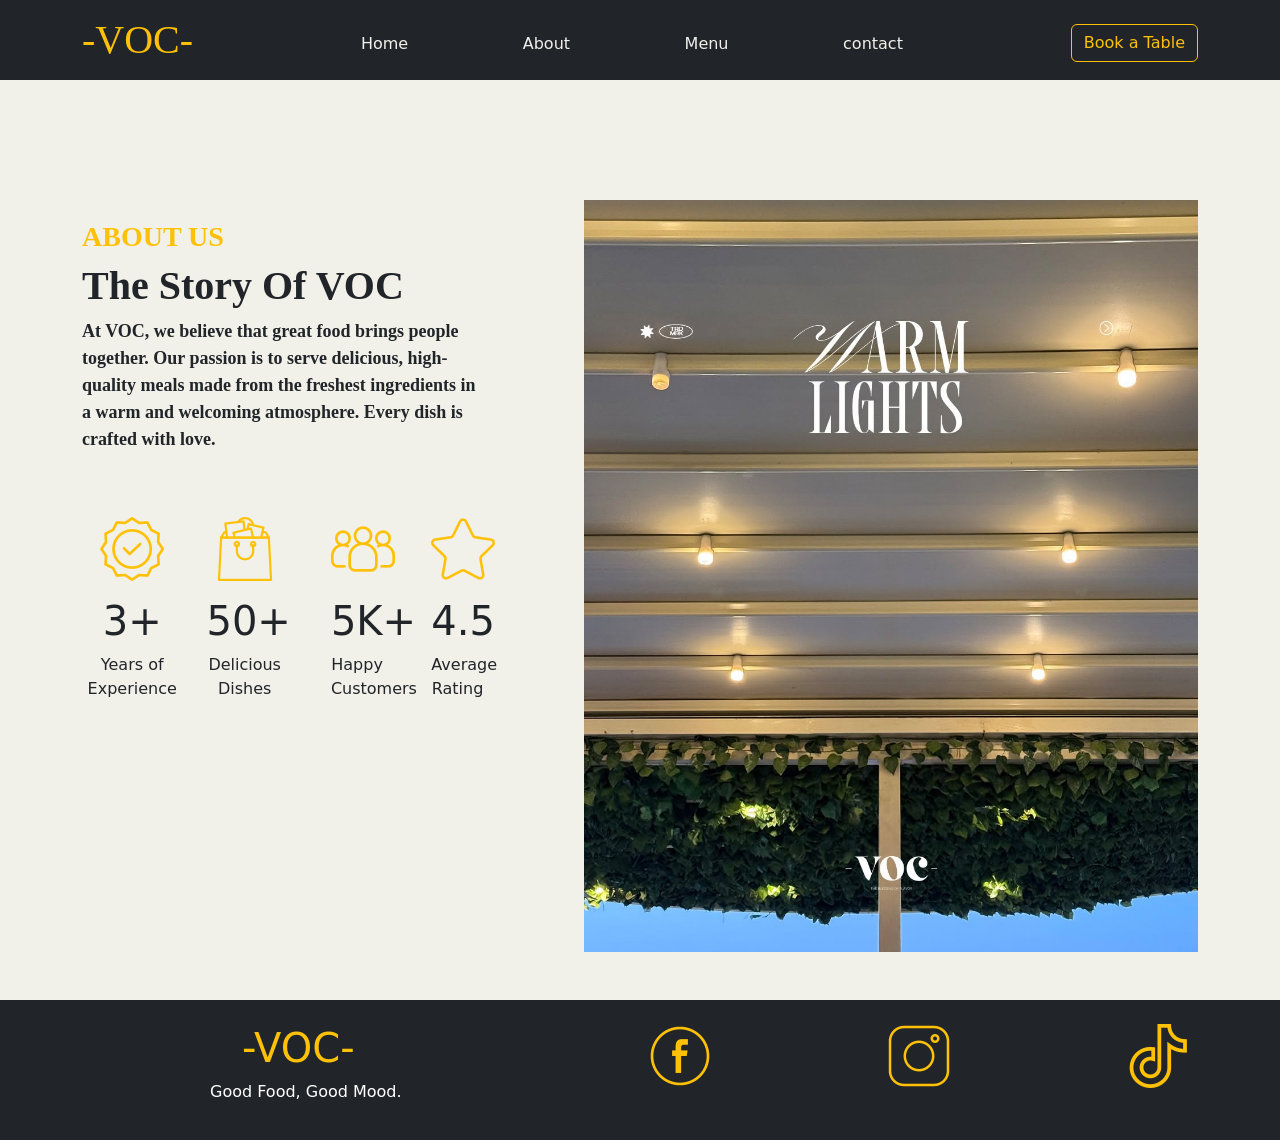
==== about.html @ 81298461 "voc v1" ====
<!DOCTYPE html>
<html lang="en">

<head>
    <meta charset="UTF-8">
    <meta name="viewport" content="width=device-width, initial-scale=1.0">
    <title>About | VOC Restaurant</title>
    <link href="https://cdn.jsdelivr.net/npm/bootstrap@5.3.8/dist/css/bootstrap.min.css" rel="stylesheet"
        integrity="sha384-sRIl4kxILFvY47J16cr9ZwB07vP4J8+LH7qKQnuqkuIAvNWLzeN8tE5YBujZqJLB" crossorigin="anonymous">
    <script src="https://cdn.jsdelivr.net/npm/bootstrap@5.3.8/dist/js/bootstrap.bundle.min.js"
        integrity="sha384-FKyoEForCGlyvwx9Hj09JcYn3nv7wiPVlz7YYwJrWVcXK/BmnVDxM+D2scQbITxI"
        crossorigin="anonymous"></script>
    <link rel="stylesheet" href="./about.css">
</head>

<body>
    <header class=" bg-dark w-100 ">
        <div id="container" class=" container bg-dark pt-3 pb-2 d-flex justify-content-between">
            <div id="logo">
                <h1> -VOC- </h1>
            </div>
            <nav class=" d-none justify-content-between w-50 ps-2 pe-2 d-md-flex d-lg-flex">
                <a href="./index.html"> Home</a>
                <a href="./about.html">About</a>
                <a href="https://drive.google.com/file/d/1Dnk-p2OrXqKT1X-y3bMjOHfJQhfJFUMc/view">Menu</a>
                <a href="./contact.html">contact</a>
            </nav>

            <a class="pt-2" href="https://wa.me/+201017176100"><button id="b1" type="button"
                    class="btn btn-outline-warning d-md-flex d-lg-flex d-none "> Book a Table
                </button></a>
            <div class="d-flex d-md-none d-lg-none pe-3"> <img
                    src="./density_medium_19dp_FFFFFF_FILL0_wght400_GRAD0_opsz20.svg" alt="menu"> <a class="btn btn-dark"
                    data-bs-toggle="offcanvas" href="#offcanvasExample" role="button" aria-controls="offcanvasExample">
                </a></div>

        </div>
        <div class="offcanvas offcanvas-start d-md-none d-lg-none" tabindex="-1" id="offcanvasExample"
            aria-labelledby="offcanvasExampleLabel">

            <div class="offcanvas-body">
                <nav class=" d-flex flex-column d-md-none d-lg-none justify-content-between w-50 ps-2 pe-2 ">
                    <a href="./index.html" class=> Home</a>
                    <a href="./about.html">About</a>
                    <a href="https://drive.google.com/file/d/1Dnk-p2OrXqKT1X-y3bMjOHfJQhfJFUMc/view">Menu</a>
                    <a href="./contact.html">contact</a>
                </nav>

            </div>
        </div>
    </header>

    <div class="aboutus w-100 pb-5">
        <div class="container  ">


            <div class="lift ">

                <div class="story d-flex ">
                    <h3> ABOUT US </h3>
                    <h1> The Story Of VOC </h1>
                    <p> At VOC, we believe that great food brings people together. Our passion is to serve delicious,
                        high-quality meals made from the freshest ingredients in a warm and welcoming atmosphere.
                        Every dish is crafted with love.
                    </p>
                </div>
                <div class="expertans  d-flex ">
                    <div class="son pt-5">
                        <img src="./quality (1).png" alt=" Quality ">
                        <h1 class="pt-3 "> 3+ </h1>
                        <p> Years of Experience </p>
                    </div>

                    <div class="son pt-5 ps-4">
                        <img src="./shopping-bag.png" alt=" items">
                        <h1 class=" pt-3"> 50+ </h1>
                        <p> Delicious Dishes </p>
                    </div>

                    <div class="son pt-5 ps-5">
                        <img src="./team.png" alt=" Customers">
                        <h1 class=" pt-3"> 5K+ </h1>
                        <p> Happy Customers </p>
                    </div>

                    <div class="son pt-5 ps-5">
                        <img src="./star (1).png" alt=" star ">
                        <h1 class=" pt-3"> 4.5 </h1>
                        <p> Average Rating </p>
                    </div>
                </div>


            </div>

            <div class="right "></div>



        </div>


    </div>

    <footer class=" bg-dark w-100 ">
        <div id="container" class=" container pt-4  d-flex justify-content-between">
            <div id="logo">
                <h1> -VOC- </h1>
                <p>Good Food, Good Mood.</p>
            </div>
            <nav class="  justify-content-between w-50 ps-2 pe-2 d-flex">
                <a href="https://www.facebook.com/VOC.Restaurant.EG/directory_intro"> <img src="./social (1).png"
                        alt=" facbook"></a>
                <a
                    href="https://www.instagram.com/voc.restaurant.eg?fbclid=IwY2xjawT7v5hwZG9mBWV4dG4DYWVtAjEwAGJyaWQRMWZZUkdqQWY0TFpNYVE3UUZzcnRjBmFwcF9pZBAyMjIwMzkxNzg4MjAwODkyAAEePF566_qkKyU2xTyMMiId48DsJ_2cbVHCOYBwccZ-5UNbou3fTn9NmcjCqRc_aem_gKzowUpFD5Rqb-bNMDh8Ww">
                    <img src="./video.png" alt=" instagram"></a>
                <a
                    href="https://www.tiktok.com/@voc.restaurant.eg?_t=8a7jVV985oc&_r=1&fbclid=PAcGRvZgJleHRuA2FlbQIxMQBzcnRjBmFwcF9pZA85MzY2MTk3NDMzOTI0NTkAAaddX4Frntw4JlIHjE1L1IfW5OLCVQY7HfKQ5YEUlX9lTwJ93ntcPn3m3DCUjQ_aem_rv3NyaS5T0ko1mFsa_6hOw"><img
                        src="./tik-tok (1).png" alt="tiktok"></a>
            </nav>

        </div>

        </div>
    </footer>
</body>

</html>
---- about.css ----
@import url('https://fonts.googleapis.com/css2?family=Montagu+Slab:opsz,wght@16..144,100..700&display=swap');
@import url('https://fonts.googleapis.com/css2?family=Caveat:wght@400..700&display=swap');

* {
    margin: 0;
    padding: 0;
    box-sizing: border-box;
}

body {
    a {
        color: #F1F0E9;
        text-decoration: none;
    }

    a:hover {
        color: rgb(255, 193, 7);
    }

    .offcanvas-body {
        background-image: url(./voc.jpg);
        background-size: cover;
    }
}

header {
    position: fixed;
    top: 0;
    left: 0;
    width: 100%;
    z-index: 1000;

    #container {

        #logo {

            h1 {
                font-family: "Bodoni Moda", serif;
                font-weight: 200;
                color: rgb(255, 193, 7);
            }
        }

        nav {
            align-items: center;

        }

        #b1 {
            align-items: center;
        }



    }
}

.aboutus {
    background-color: #F1F0E9;
    padding-top: 200px;
    height: 1000px;
    @media (max-width:767px) {
        padding-top: 90px;
    }

    .container {
        display: flex;
        height: 100%;

        @media (max-width:767px) {
            display: flex;
            flex-direction: column;

        }

        .lift {
            width: 45%;
            height: 100%;

            @media (max-width:767px) {
                width: 100%;
            }

            .story {
                padding-top: 20px;
                display: flex;
                flex-direction: column;
                width: 80%;

                @media (max-width:767px) {
                    width: 100%;
                }

                h3 {
                    font-family: "Bodoni Moda", serif;
                    font-weight: 600;
                    color: rgb(255, 193, 7);
                }

                h1 {
                    font-family: 'Times New Roman', Times, serif;
                    font-weight: 900;
                }

                p {
                    font-family: Cambria, Cochin, Georgia, Times, 'Times New Roman', serif;
                    font-size: large;
                    font-weight: 600;
                }


            }

            .expertans {
                width: 80%;

                .son {
                    width: calc(100% / 4);
                    text-align: center;

                    @media (max-width:767px) {
                        width: 100%;
                    }
                }
            }
        }

        .right {
            width: 55%;
            height: 100%;
            background-image: url(./wroom\ voc.jpg);
            background-size: cover;

            @media (max-width:767px) {
                width: 100%;
                height: 600px;
            }
        }



    }
}

footer {
    padding-bottom: 20px;
    background-color: #F1F0E9;



    h1 {
        color: rgb(255, 193, 7);
        padding: 0px 0px 0px 10rem;

        @media (max-width:1024px) {
            padding: 0px 0px 0px 2rem;

        }
    }

    p {
        color: white;
        padding: 0px 0px 0px 8rem;

        @media (max-width:1024px) {
            padding: 0px 0px 0px 0px;

        }

    }
}
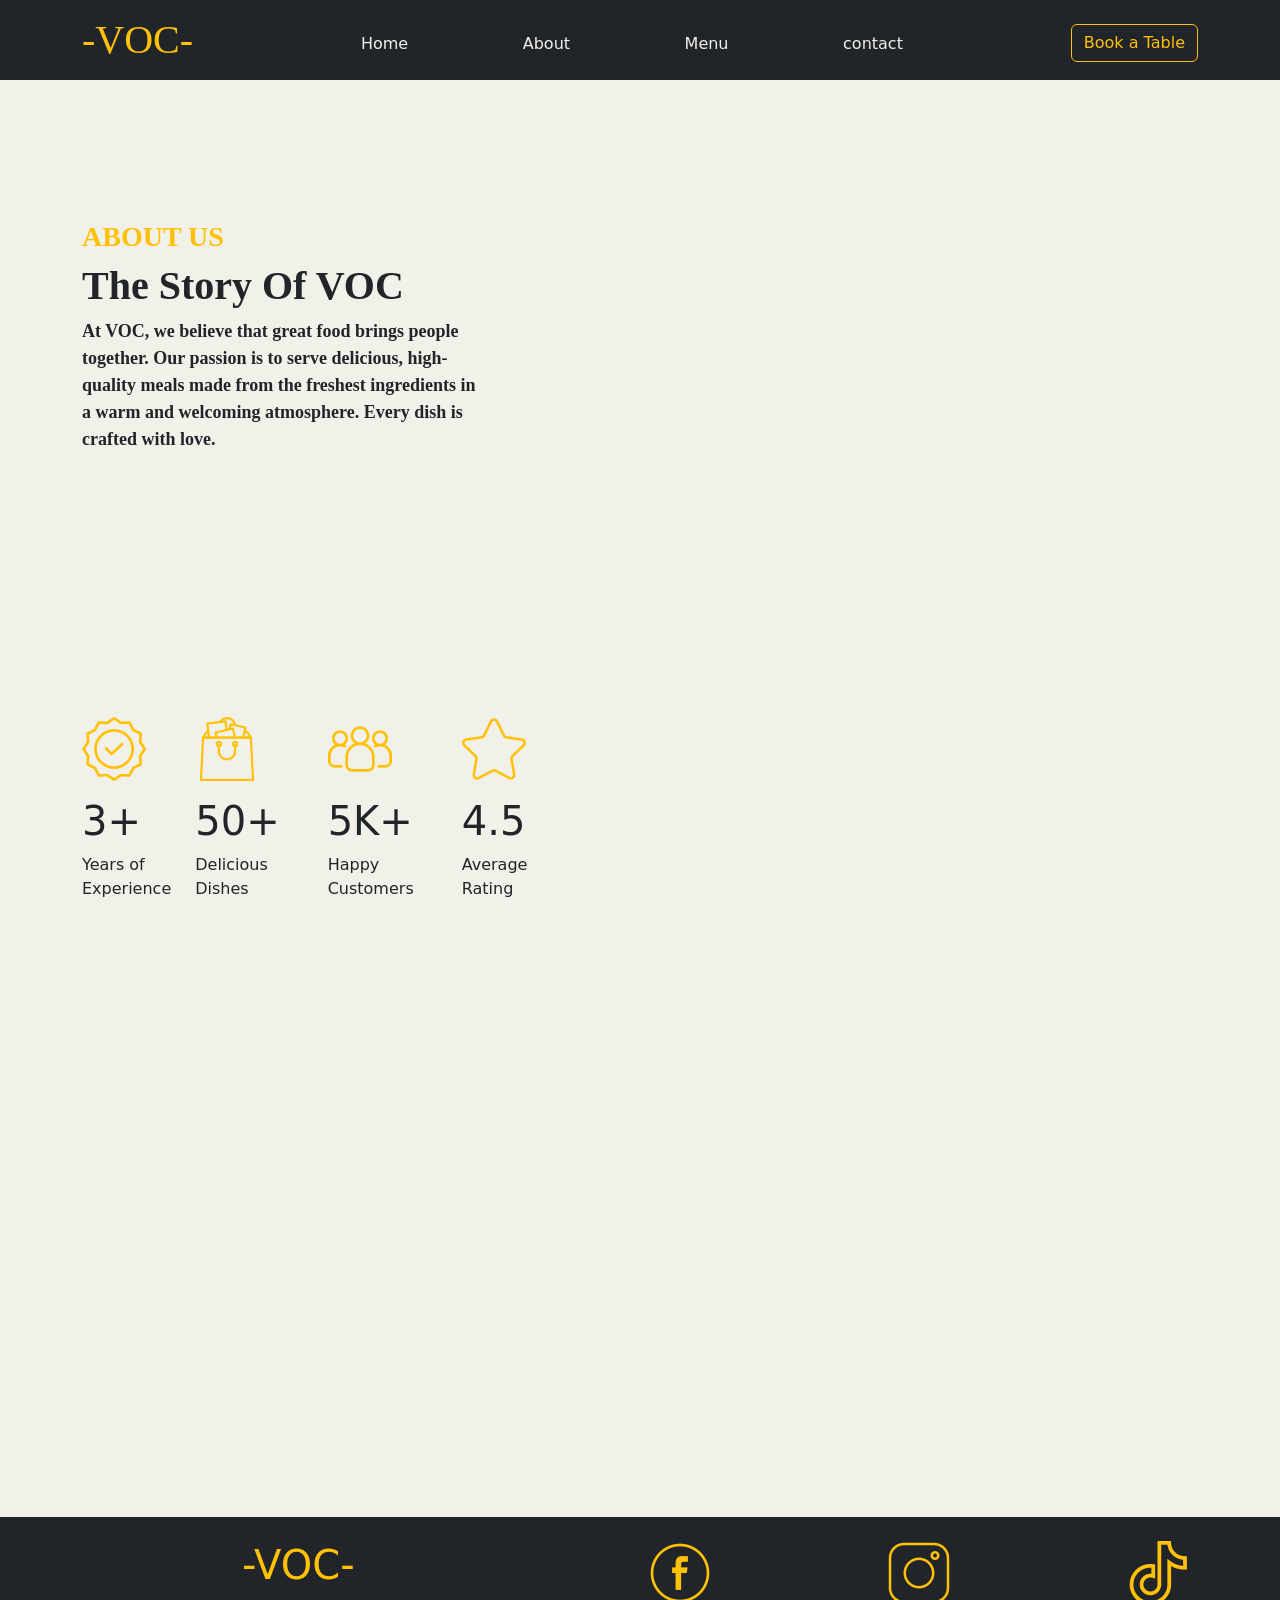
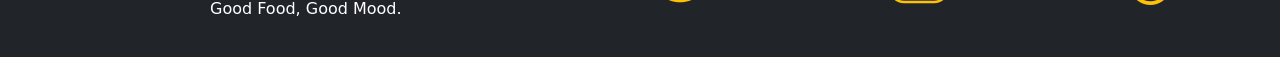
==== commit 2557abee: "v3" ====
--- a/about.html
+++ b/about.html
@@ -30,8 +30,9 @@
                     class="btn btn-outline-warning d-md-flex d-lg-flex d-none "> Book a Table
                 </button></a>
             <div class="d-flex d-md-none d-lg-none pe-3"> <img
-                    src="./density_medium_19dp_FFFFFF_FILL0_wght400_GRAD0_opsz20.svg" alt="menu"> <a class="btn btn-dark"
-                    data-bs-toggle="offcanvas" href="#offcanvasExample" role="button" aria-controls="offcanvasExample">
+                    src="./density_medium_19dp_FFFFFF_FILL0_wght400_GRAD0_opsz20.svg" alt="menu"> <a
+                    class="btn btn-dark" data-bs-toggle="offcanvas" href="#offcanvasExample" role="button"
+                    aria-controls="offcanvasExample">
                 </a></div>
 
         </div>
@@ -102,13 +103,13 @@
 
     </div>
 
-    <footer class=" bg-dark w-100 ">
-        <div id="container" class=" container pt-4  d-flex justify-content-between">
+    <footer class="  w-100 bg-dark">
+        <div class=" container pt-4  d-flex justify-content-between">
             <div id="logo">
                 <h1> -VOC- </h1>
                 <p>Good Food, Good Mood.</p>
             </div>
-            <nav class="  justify-content-between w-50 ps-2 pe-2 d-flex">
+            <nav class=" navfooter justify-content-between w-50 ps-2 pe-2 d-flex">
                 <a href="https://www.facebook.com/VOC.Restaurant.EG/directory_intro"> <img src="./social (1).png"
                         alt=" facbook"></a>
                 <a
--- a/about.css
+++ b/about.css
@@ -58,9 +58,12 @@
 .aboutus {
     background-color: #F1F0E9;
     padding-top: 200px;
-    height: 1000px;
-    @media (max-width:767px) {
+    min-height: 1000px;
+
+    @media (max-width: 767px) {
         padding-top: 90px;
+        min-height: auto;
+        height: auto;
     }
 
     .container {
@@ -87,8 +90,20 @@
                 flex-direction: column;
                 width: 80%;
 
-                @media (max-width:767px) {
-                    width: 100%;
+                @media (max-width: 767px) {
+                    .story {
+                        width: 100%;
+                        padding: 20px 10px 0;
+
+                        h1 {
+                            font-size: 32px;
+                        }
+
+                        p {
+                            font-size: 16px;
+                            line-height: 1.7;
+                        }
+                    }
                 }
 
                 h3 {
@@ -114,39 +129,40 @@
             .expertans {
                 width: 80%;
 
-                .son {
-                    width: calc(100% / 4);
-                    text-align: center;
-
-                    @media (max-width:767px) {
-                        width: 100%;
-                    }
-                }
-            }
-        }
-
-        .right {
-            width: 55%;
-            height: 100%;
-            background-image: url(./wroom\ voc.jpg);
-            background-size: cover;
-
-            @media (max-width:767px) {
-                width: 100%;
-                height: 600px;
-            }
-        }
-
-
-
+                background-color: #F1F0E9;
+                padding-top: 200px;
+                min-height: 1000px;
+
+                @media (max-width: 767px) {
+                    padding-top: 90px;
+                    min-height: auto;
+                    height: auto;
+                }
+            }
+
+            .right {
+                width: 55%;
+                height: 100%;
+                background-image: url(./wroom\ voc.jpg);
+                background-size: cover;
+                background-position: center;
+
+                @media (max-width: 767px) {
+                    width: 100%;
+                    height: 350px;
+                    margin-top: 20px;
+                    background-position: center;
+                }
+            }
+
+
+
+        }
     }
 }
 
 footer {
     padding-bottom: 20px;
-    background-color: #F1F0E9;
-
-
 
     h1 {
         color: rgb(255, 193, 7);
@@ -168,4 +184,99 @@
         }
 
     }
+}
+
+@media (max-width: 767px) {
+
+    
+    header #container {
+        padding: 10px 15px ;
+        align-items: center;
+    }
+
+    header #logo h1 {
+        font-size: 28px;
+    }
+
+    header .offcanvas-body nav {
+        width: 100% ;
+        gap: 25px;
+        padding: 20px ;
+    }
+
+    header .offcanvas-body nav a {
+        font-size: 20px;
+    }
+
+    .aboutus .container {
+        padding: 0 20px;
+    }
+
+    .aboutus .lift {
+        width: 100%;
+    }
+
+    .aboutus .story {
+        width: 100% ;
+        padding-top: 30px;
+    }
+
+    .aboutus .story h3 {
+        font-size: 20px;
+    }
+
+    .aboutus .story h1 {
+        font-size: 30px;
+    }
+
+    .aboutus .story p {
+        font-size: 16px;
+        line-height: 1.7;
+    }
+
+    .aboutus .expertans {
+        width: 100%;
+        display: flex;
+        flex-direction: column;
+    }
+
+    .aboutus .expertans .son {
+        width: 100%;
+        padding: 30px 90px ;
+    }
+
+    .aboutus .expertans .son h1 {
+        font-size: 25px;
+    }
+
+    .aboutus .right {
+        width: 100%;
+        height: 350px;
+        margin-top: 20px;
+        background-image: url(./wroom\ voc.jpg);
+        background-position: center;
+        background-size: cover;
+    }
+
+
+    footer .container {
+        width: 100%;
+        flex-direction: column;
+        align-items: center;
+        text-align: center;
+        gap: 20px;
+    }
+
+    footer h1 {
+        padding: 0 ;
+    }
+
+    footer p {
+        padding: 0 ;
+    }
+
+    footer .navfooter {
+        width: 100% ;
+               
+    }
 }
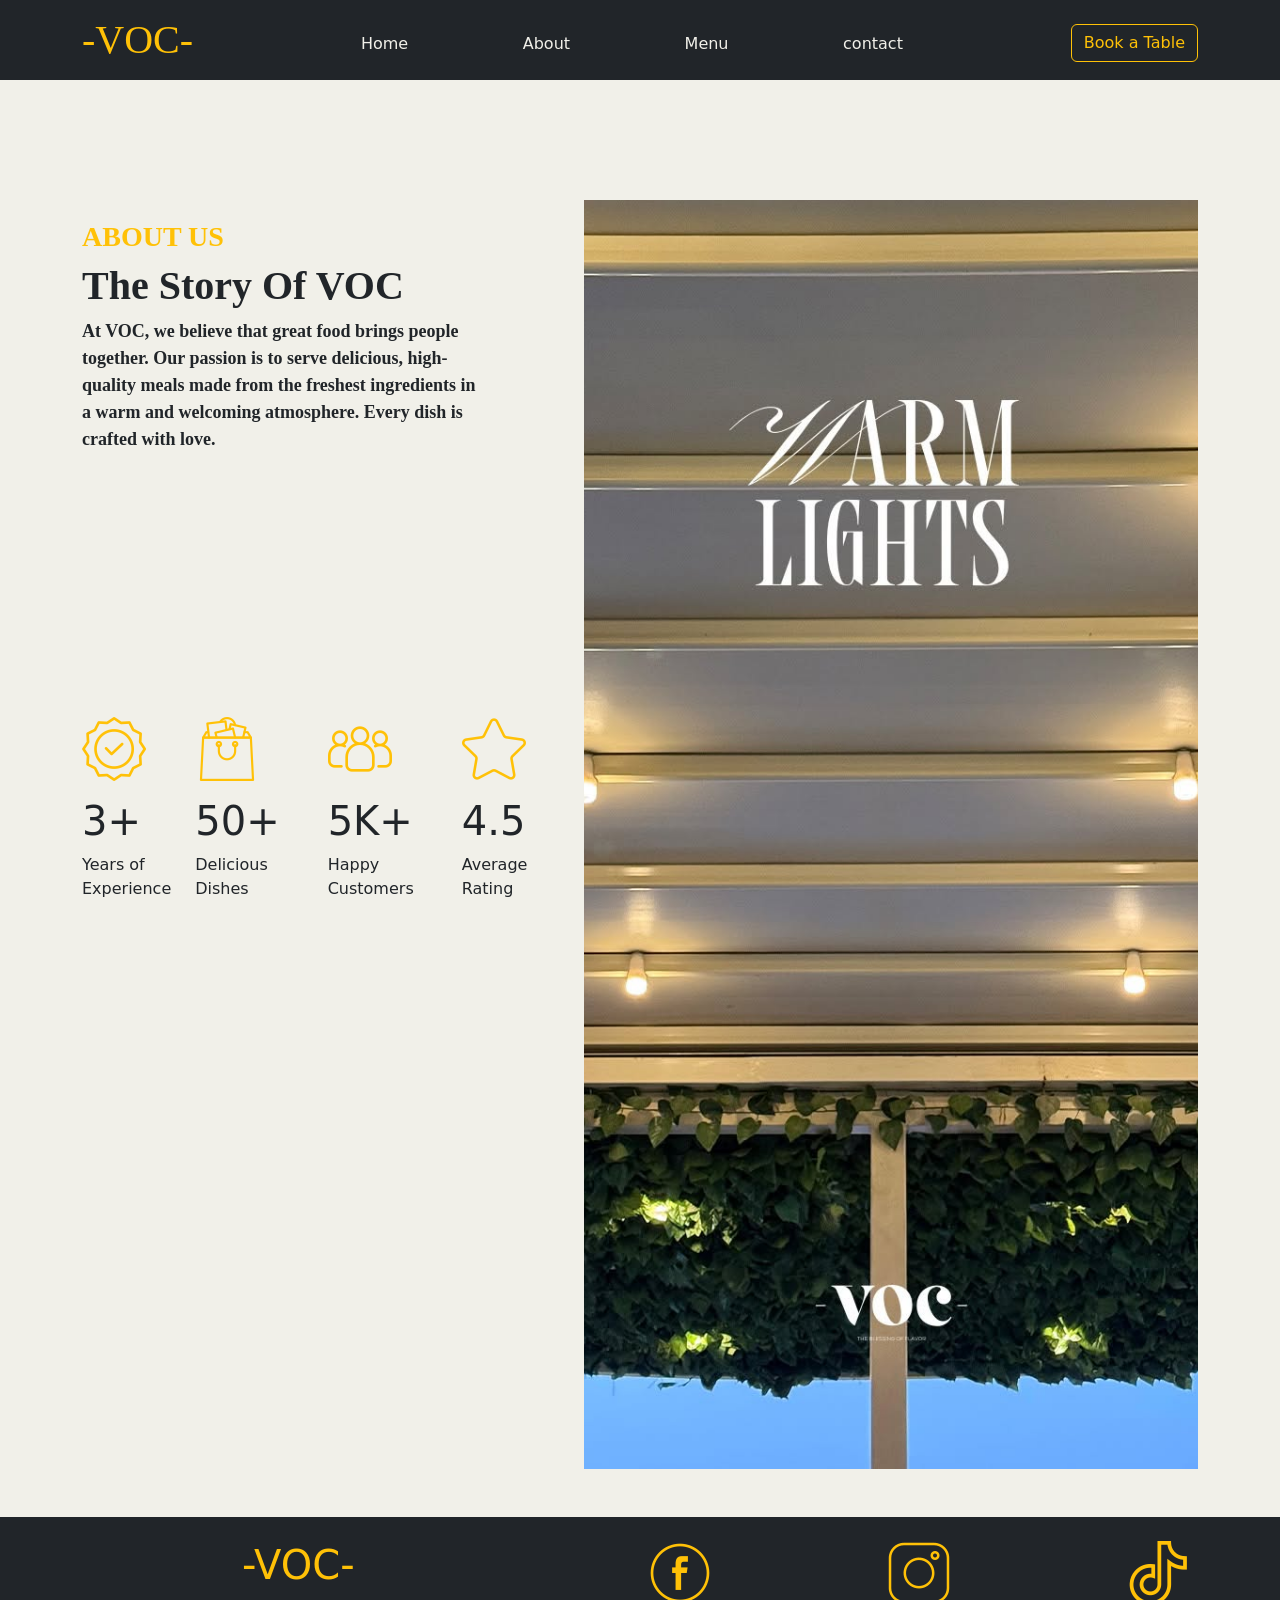
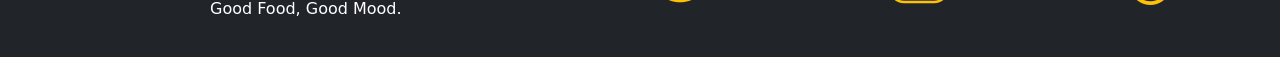
==== commit b77aeab1: "Update VOC website" ====
--- a/about.html
+++ b/about.html
@@ -22,7 +22,7 @@
             <nav class=" d-none justify-content-between w-50 ps-2 pe-2 d-md-flex d-lg-flex">
                 <a href="./index.html"> Home</a>
                 <a href="./about.html">About</a>
-                <a href="https://drive.google.com/file/d/1Dnk-p2OrXqKT1X-y3bMjOHfJQhfJFUMc/view">Menu</a>
+                <a href="./menu.html">Menu</a>
                 <a href="./contact.html">contact</a>
             </nav>
 
@@ -43,7 +43,7 @@
                 <nav class=" d-flex flex-column d-md-none d-lg-none justify-content-between w-50 ps-2 pe-2 ">
                     <a href="./index.html" class=> Home</a>
                     <a href="./about.html">About</a>
-                    <a href="https://drive.google.com/file/d/1Dnk-p2OrXqKT1X-y3bMjOHfJQhfJFUMc/view">Menu</a>
+                    <a href="./menu.html">Menu</a>
                     <a href="./contact.html">contact</a>
                 </nav>
 
--- a/about.css
+++ b/about.css
@@ -20,6 +20,7 @@
     .offcanvas-body {
         background-image: url(./voc.jpg);
         background-size: cover;
+        
     }
 }
 
@@ -78,7 +79,7 @@
 
         .lift {
             width: 45%;
-            height: 100%;
+            
 
             @media (max-width:767px) {
                 width: 100%;
@@ -139,25 +140,25 @@
                     height: auto;
                 }
             }
-
-            .right {
-                width: 55%;
-                height: 100%;
-                background-image: url(./wroom\ voc.jpg);
-                background-size: cover;
+        }
+
+        .right {
+            width: 55%;
+            background-image: url(./wroom\ voc.jpg);
+            background-size: cover;
+            background-position: center;
+
+            @media (max-width: 767px) {
+                width: 100%;
+                height: 350px;
+                margin-top: 20px;
                 background-position: center;
-
-                @media (max-width: 767px) {
-                    width: 100%;
-                    height: 350px;
-                    margin-top: 20px;
-                    background-position: center;
-                }
-            }
-
-
-
-        }
+            }
+        }
+
+
+
+        
     }
 }
 
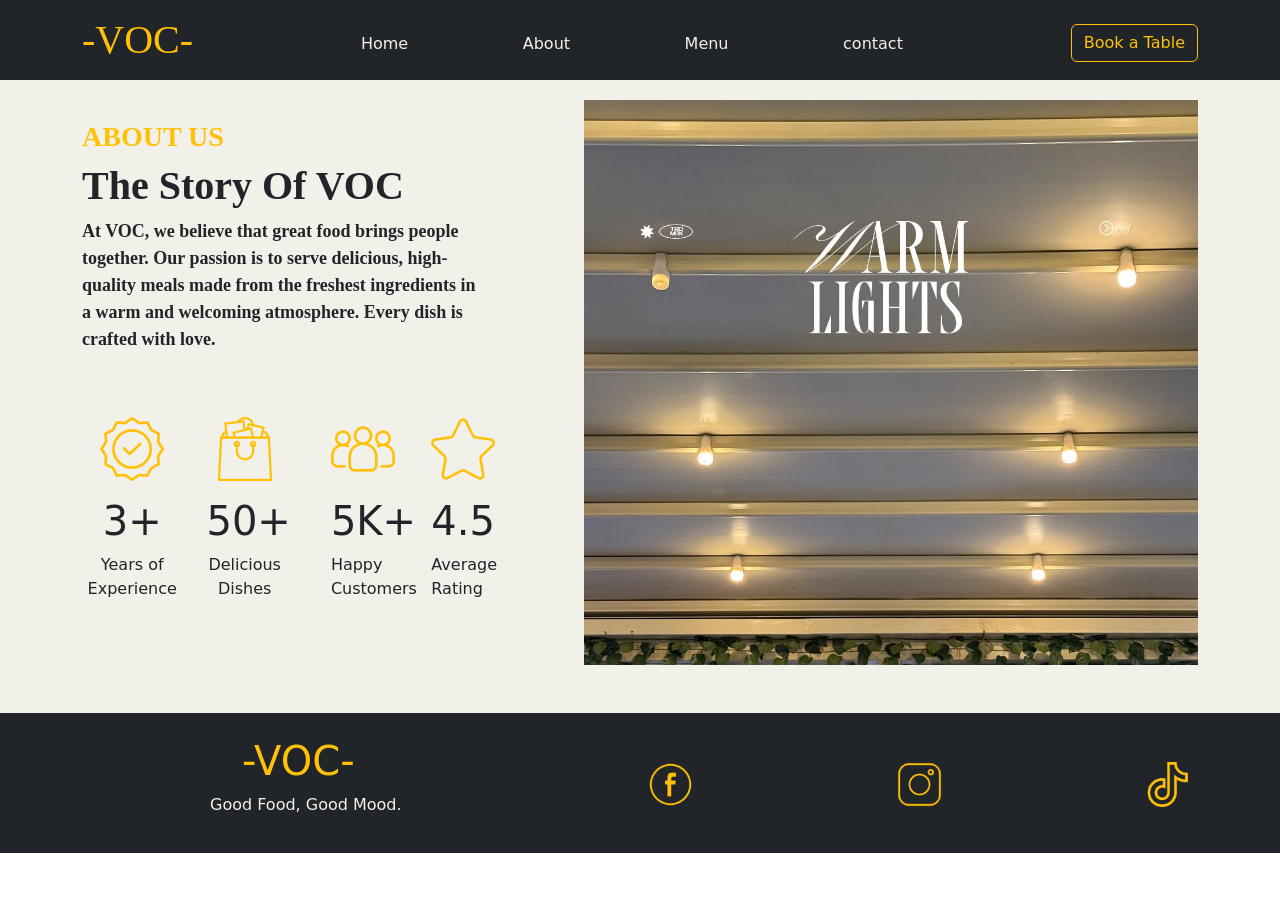
==== commit bb138a34: "last voc finssh2" ====
--- a/about.html
+++ b/about.html
@@ -78,13 +78,13 @@
                         <p> Delicious Dishes </p>
                     </div>
 
-                    <div class="son pt-5 ps-5">
+                    <div class="son pt-5 ps-4 p-md-5 p-lg-5">
                         <img src="./team.png" alt=" Customers">
                         <h1 class=" pt-3"> 5K+ </h1>
                         <p> Happy Customers </p>
                     </div>
 
-                    <div class="son pt-5 ps-5">
+                    <div class="son pt-5 ps-4 p-md-5 p-lg-5  ">
                         <img src="./star (1).png" alt=" star ">
                         <h1 class=" pt-3"> 4.5 </h1>
                         <p> Average Rating </p>
--- a/about.css
+++ b/about.css
@@ -57,19 +57,11 @@
 }
 
 .aboutus {
+    padding-top: 100px;
     background-color: #F1F0E9;
-    padding-top: 200px;
-    min-height: 1000px;
-
-    @media (max-width: 767px) {
-        padding-top: 90px;
-        min-height: auto;
-        height: auto;
-    }
 
     .container {
         display: flex;
-        height: 100%;
 
         @media (max-width:767px) {
             display: flex;
@@ -79,7 +71,6 @@
 
         .lift {
             width: 45%;
-            
 
             @media (max-width:767px) {
                 width: 100%;
@@ -91,20 +82,8 @@
                 flex-direction: column;
                 width: 80%;
 
-                @media (max-width: 767px) {
-                    .story {
-                        width: 100%;
-                        padding: 20px 10px 0;
-
-                        h1 {
-                            font-size: 32px;
-                        }
-
-                        p {
-                            font-size: 16px;
-                            line-height: 1.7;
-                        }
-                    }
+                @media (max-width:767px) {
+                    width: 100%;
                 }
 
                 h3 {
@@ -130,14 +109,13 @@
             .expertans {
                 width: 80%;
 
-                background-color: #F1F0E9;
-                padding-top: 200px;
-                min-height: 1000px;
-
-                @media (max-width: 767px) {
-                    padding-top: 90px;
-                    min-height: auto;
-                    height: auto;
+                .son {
+                    width: calc(100% / 4);
+                    text-align: center;
+
+                    @media (max-width:767px) {
+                        width: 100%;
+                    }
                 }
             }
         }
@@ -146,24 +124,32 @@
             width: 55%;
             background-image: url(./wroom\ voc.jpg);
             background-size: cover;
-            background-position: center;
-
-            @media (max-width: 767px) {
+
+            @media (max-width:767px) {
                 width: 100%;
-                height: 350px;
-                margin-top: 20px;
-                background-position: center;
-            }
-        }
-
-
-
-        
+                height: 600px;
+            }
+        }
+
+
+
     }
 }
 
 footer {
     padding-bottom: 20px;
+    background-color: #F1F0E9;
+
+    .container {
+        .navfooter {
+            padding-top: 25px;
+
+            img {
+                width: 45px;
+            }
+        }
+    }
+
 
     h1 {
         color: rgb(255, 193, 7);
@@ -176,7 +162,7 @@
     }
 
     p {
-        color: white;
+        color: #F1F0E9;
         padding: 0px 0px 0px 8rem;
 
         @media (max-width:1024px) {
@@ -218,7 +204,7 @@
     }
 
     .aboutus .story {
-        width: 100% ;
+        width: 100%;
         padding-top: 30px;
     }
 
@@ -237,13 +223,12 @@
 
     .aboutus .expertans {
         width: 100%;
-        display: flex;
-        flex-direction: column;
+        flex-wrap: wrap;
     }
 
     .aboutus .expertans .son {
-        width: 100%;
-        padding: 30px 90px ;
+        width: 50%;
+        padding: 30px 5px;
     }
 
     .aboutus .expertans .son h1 {
@@ -254,14 +239,11 @@
         width: 100%;
         height: 350px;
         margin-top: 20px;
-        background-image: url(./wroom\ voc.jpg);
         background-position: center;
-        background-size: cover;
     }
 
 
     footer .container {
-        width: 100%;
         flex-direction: column;
         align-items: center;
         text-align: center;
@@ -269,15 +251,16 @@
     }
 
     footer h1 {
-        padding: 0 ;
+        padding: 0;
     }
 
     footer p {
-        padding: 0 ;
+        padding: 0;
     }
 
     footer .navfooter {
-        width: 100% ;
-               
+        width: 100%;
+        justify-content: center;
+        gap: 30px;
     }
 }
